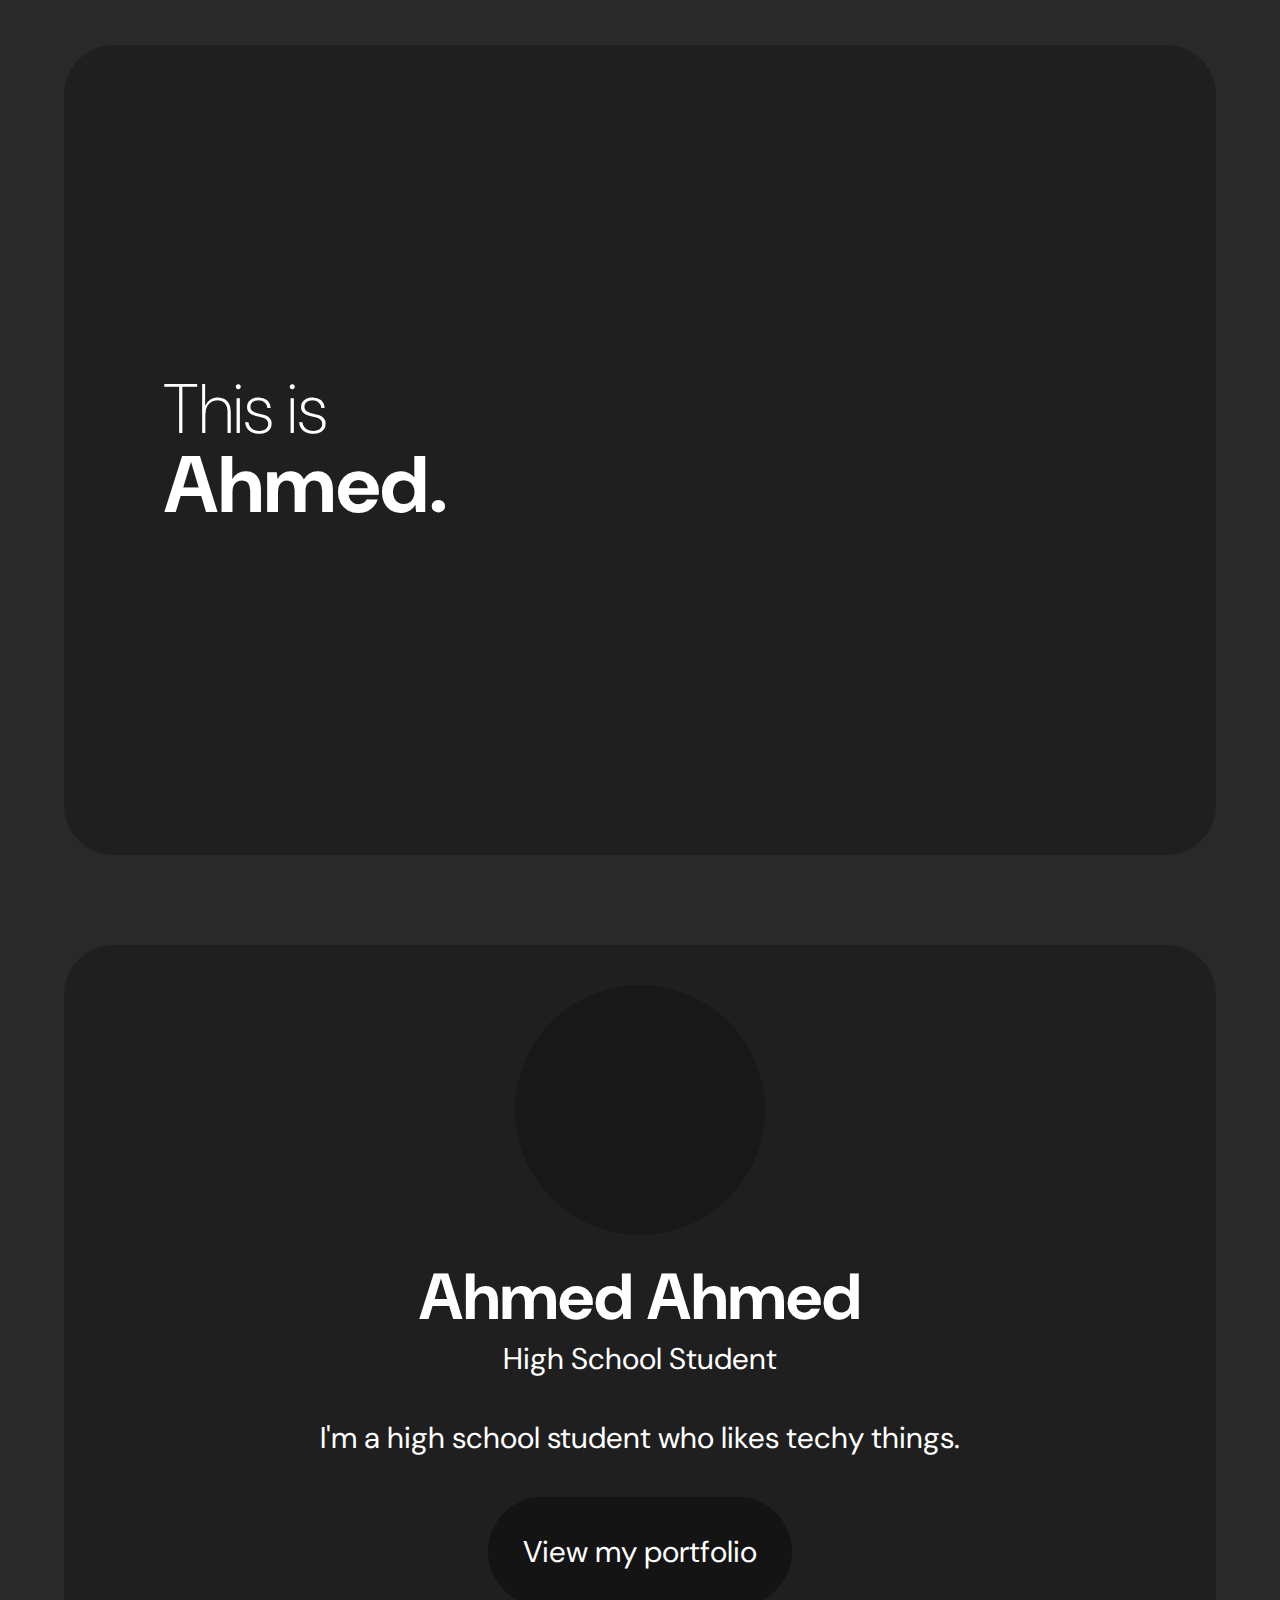
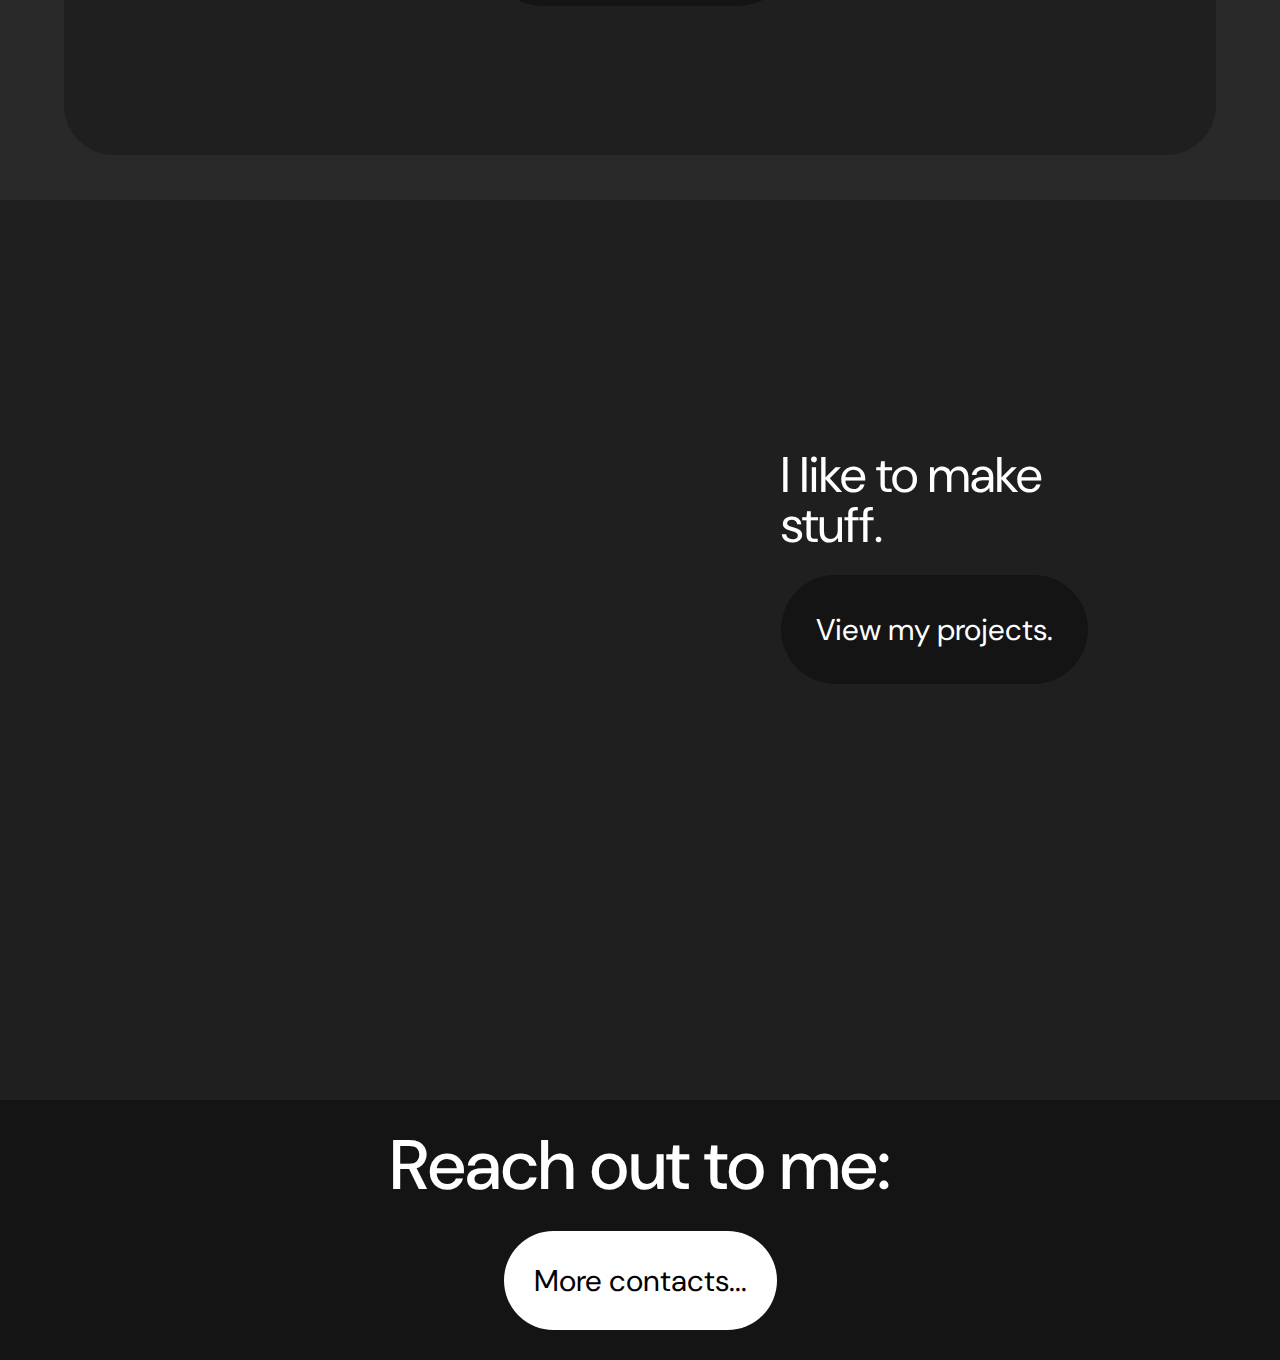
==== index.html @ 4d9e6b16 "Add files via upload" ====
<!DOCTYPE html>
<html lang="en">
    <head>
        <meta charset="UTF-8">
        <title>TIA | This is Ahmed.</title>
        <link rel="stylesheet" href="mainStyle.css">
        <link rel="stylesheet" href="styles/homePageStyle.css">
        <link rel="preconnect" href="https://fonts.googleapis.com">
        <link rel="preconnect" href="https://fonts.gstatic.com" crossorigin>
        <link href="https://fonts.googleapis.com/css2?family=DM+Sans:ital,opsz,wght@0,9..40,100;0,9..40,200;0,9..40,300;0,9..40,400;0,9..40,500;0,9..40,600;0,9..40,700;0,9..40,800;0,9..40,900;0,9..40,1000;1,9..40,100;1,9..40,200;1,9..40,300;1,9..40,400;1,9..40,500;1,9..40,600;1,9..40,700;1,9..40,800;1,9..40,900;1,9..40,1000&display=swap" rel="stylesheet">
    </head>
<body>
    <div id="loadingScreen"></div>
    <div>
        <section class="heroScreen">
            <div class="heroTitle">
                <div>
                    <p>This is <br><span>Ahmed.</span></p>
                </div>
            </div>
        </section>
        <section class="aboutSection">
            <div class="aboutSectionContent">
                <div>
                    <div  class="bottomSpacer">
                        <img src="assets/Screen Shot 2023-08-07 at 1.46.00 PM.png" width="250px" height="250px">
                        <h2>Ahmed Ahmed</h2>
                        <p>High School Student</p>
                    </div>
                    <div class="bottomSpacer">
                        <p>I'm a high school student who likes techy things.</p>
                    </div>
                    <a href="portfolio.html"><button class="viewButton">View my portfolio</button></a>
                </div>
            </div>
        </section>
        <section class="projects">
            <div class="projectsSection">
                <div>
                    <div>
                        <p>I like to make</p>
                        <p> stuff.</p>
                    </div>
                    <a href="projects.html"><button class="viewButton">View my projects.</button></a>
                </div>
            </div>
        </section>
        <section class="contact">
            <div class="contactSection">
                <p>Reach out to me:</p>
                <div>

                </div>
                <a><button class="contactButton">More contacts...</button></a>
            </div>
        </section>
    </div>

    <!-- <iframe width="560" height="315" src="https://www.youtube.com/embed/ARxUAjZCFuE" title="YouTube video player" frameborder="0" allow="accelerometer; autoplay; clipboard-write; encrypted-media; gyroscope; picture-in-picture; web-share" allowfullscreen></iframe> -->
    <script src="apps/preloaderScript.js"></script>
</body>
</html>
---- mainStyle.css ----
* {
    font-family: 'DM Sans', sans-serif;
}

body {
    margin: 0;
    background-color: #292929;
}

body {
    -ms-overflow-style: none;
    scrollbar-width: none;
}

body::-webkit-scrollbar {
    display: none;
}

h1, h2, p {
    font-family: 'DM Sans', sans-serif;
    color: white;
}

#loadingScreen {
    background: #292929;
    background-size: 5%;
    height: 100vh;
    width: 100%;
    position:fixed;
    z-index: 100;
}
---- styles/homePageStyle.css ----
h1 {
    margin: 0px;
}

h2 {
    margin: 0px;
}

/* Hero Section */
.heroScreen h1{
    margin: 0;
    font-size: 70px;
}

.heroScreen {
    height: 100vh;
    width: 100%;
    display: flex;
    align-items: center;
    justify-content: center;
}

.heroScreen .heroTitle {
    display: flex;
    justify-content: start;
    align-items: center;
    width: 90vw;
    height: 90vh;
    background-color: #1f1f1f;
    border: hidden;
    border-radius: 50px;
}

.heroTitle div {
    margin-left: 100px;
}

.heroScreen p {
    font-weight: 200;
    margin: 0;
    font-size: 70px;
    line-height: 1;
}

.heroScreen span {
    font-weight: 700;
    font-size: 80px;
}

/* Main Content */
.homepageContent {
    margin-left: 15%;
    margin-right: 15%;
    display: flex;
    flex-direction: column;
}

/* About me Section */
.aboutSection {
    height: 100vh;
    width: 100%;
    display: flex;
    align-items: center;
    justify-content: center;
}

.aboutSectionContent {
    display: flex;
    flex-direction: row;
    justify-content: center;
    align-items: start;
    width: 90vw;
    height: 90vh;
    background-color: #1f1f1f;
    border: hidden;
    border-radius: 50px;
}

.aboutSectionContent div {
    display: flex;
    flex-direction: column;
    align-items: center;
}

.aboutSectionContent img {
    border-radius: 300px;
    margin-top: 40px;
    margin-bottom:20px;
}

.aboutSectionContent h2 {
    font-size: 65px;
    margin: 0;
}

.aboutSectionContent p {
    font-size: 30px;
    margin: 0;
}

/* Projects Section */
.projects {
    justify-content: end;
    height: 100vh;
    width: 100%;
    background-color: #1f1f1f;
    display: flex;
    align-items: center;
    justify-content: center;
}

.projectsSection {
    display: flex;
    flex-direction: row;
    justify-content: end;
    align-items: start;
    width: 70vw;
    height: 50vh;
}

.projectsSection p {
    font-size: 50px;
    line-height: 0;
}

/* Contact Section */
.contact {
    display: flex;
    justify-content: center;
    background-color: #141414;
}

.contactSection {
    display: flex;
    flex-direction: column;
    align-items: center;
}

.contact p {
    font-size: 70px;
    margin-top: 20px;
    margin-bottom: 20px;
    font-weight: 500;
}

.contact div div{
    display: flex;
    justify-content: center;
}

/* View Button */
.viewButton {
    border: 0;
    font-size: 30px;
    padding: 35px;
    border-radius: 100px;
    color: white;
    background-color: #141414;
    margin: 0;
}

@keyframes expand {
    from {}
}

.viewButton:hover {
    cursor: pointer;
}

.subHeaders {
    font-size: 45px;
}

.bottomSpacer {
    margin-bottom: 40px;
}

.contactButton {
    font-size: 30px;
    padding: 30px;
    border-radius: 50px;
    cursor: pointer;
    background-color: white;
    border: hidden;
    margin-bottom: 30px;
}
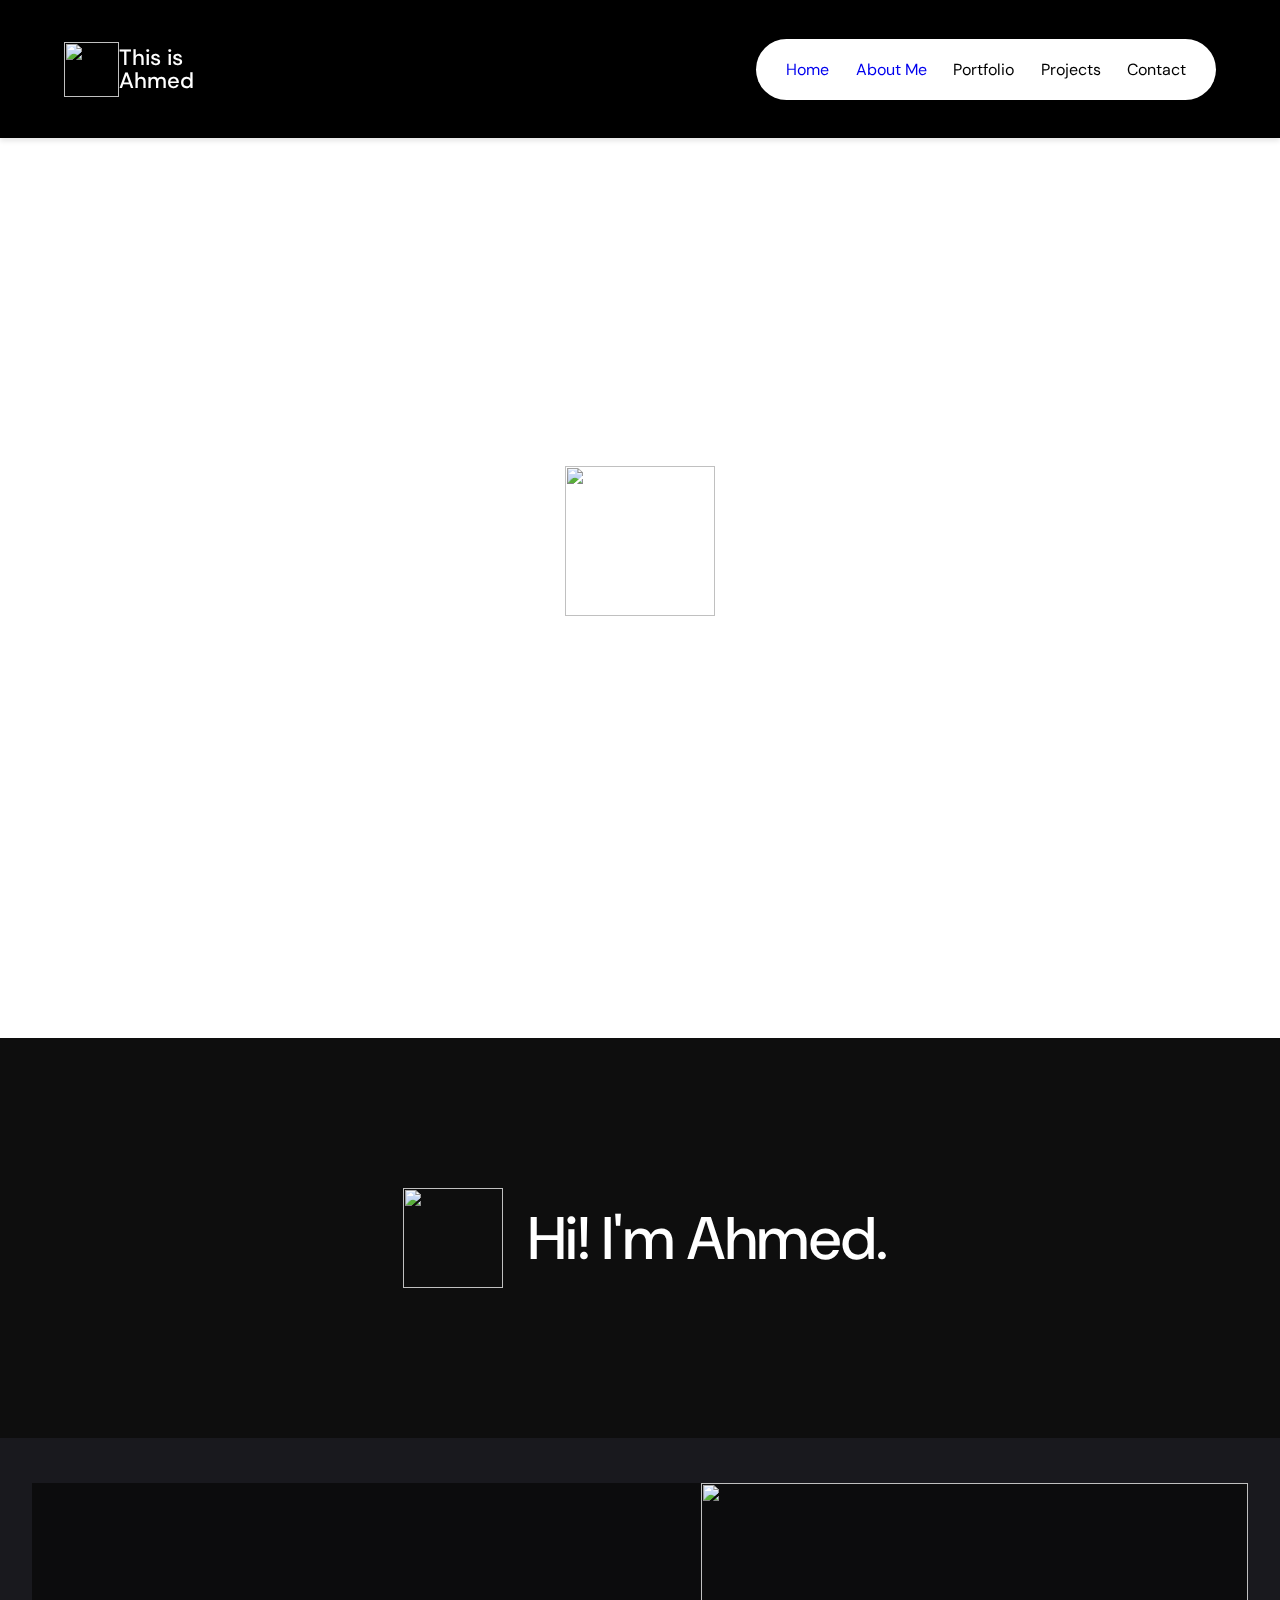
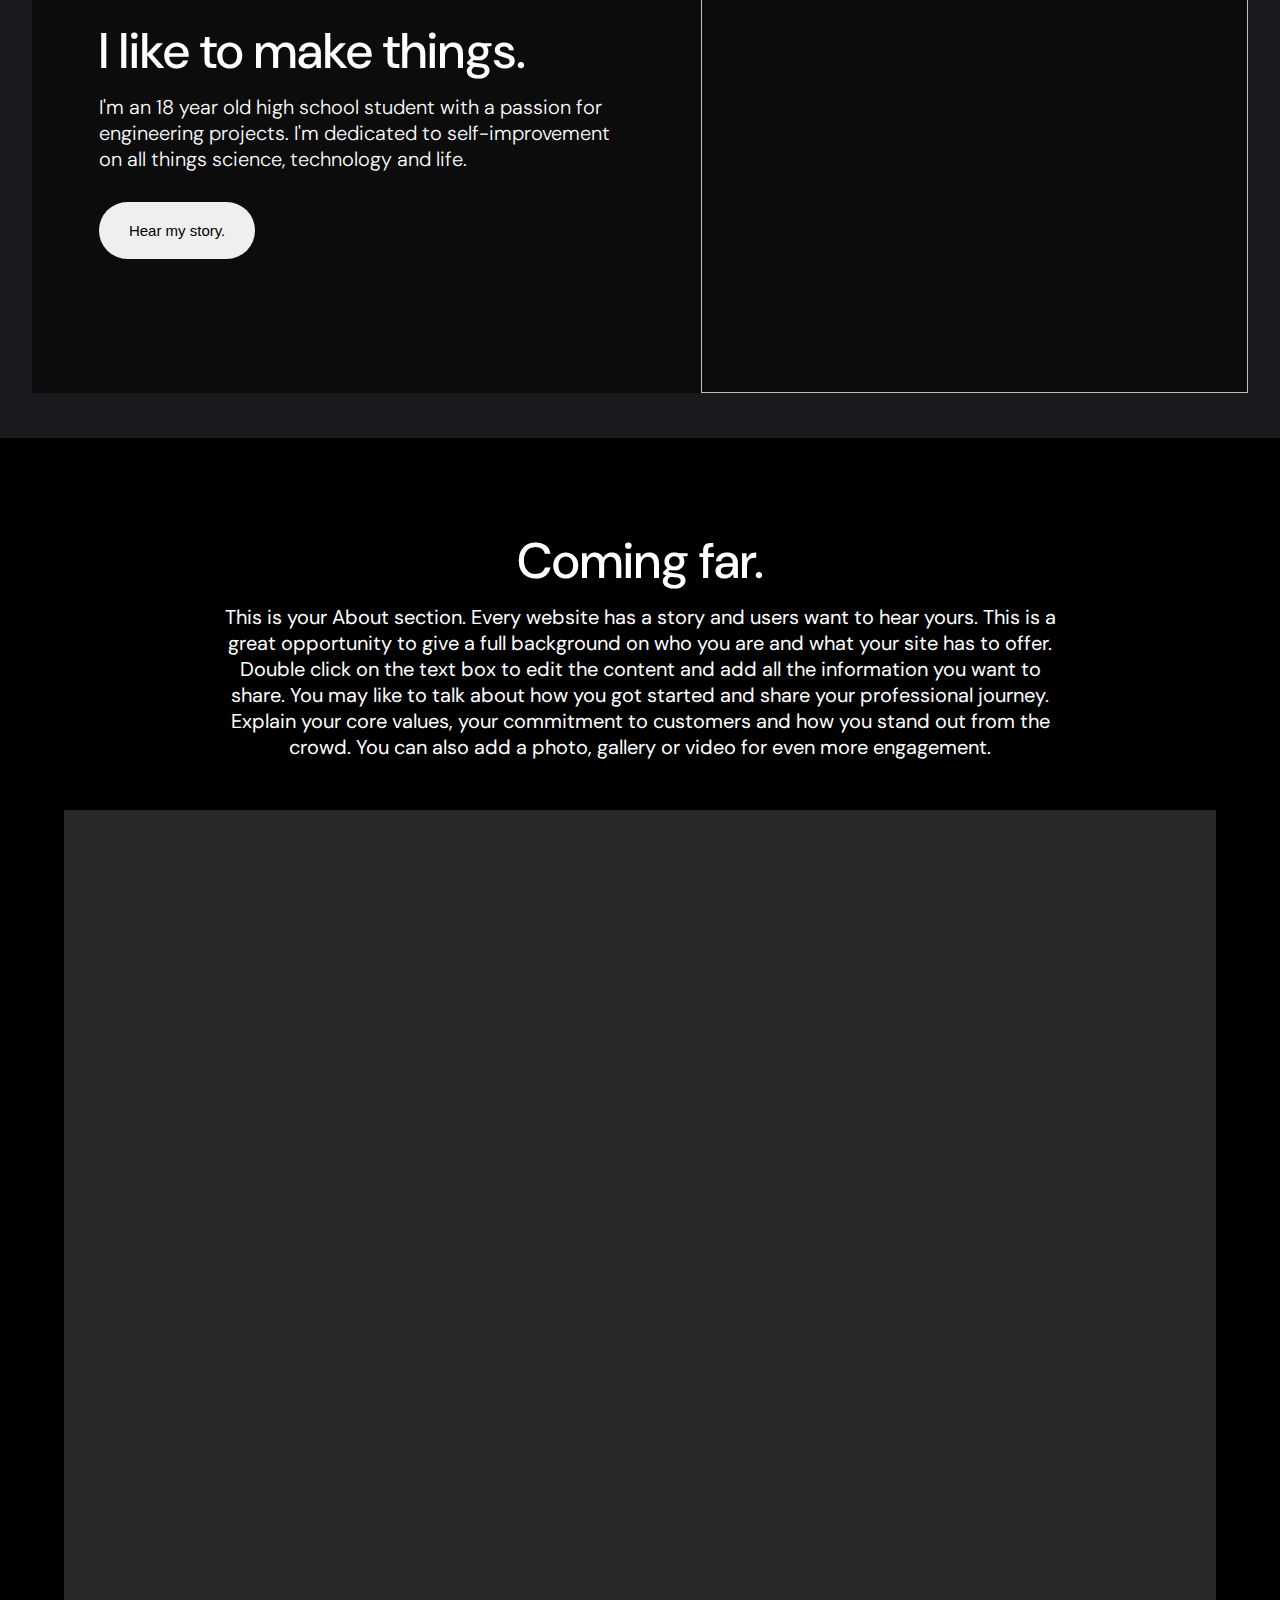
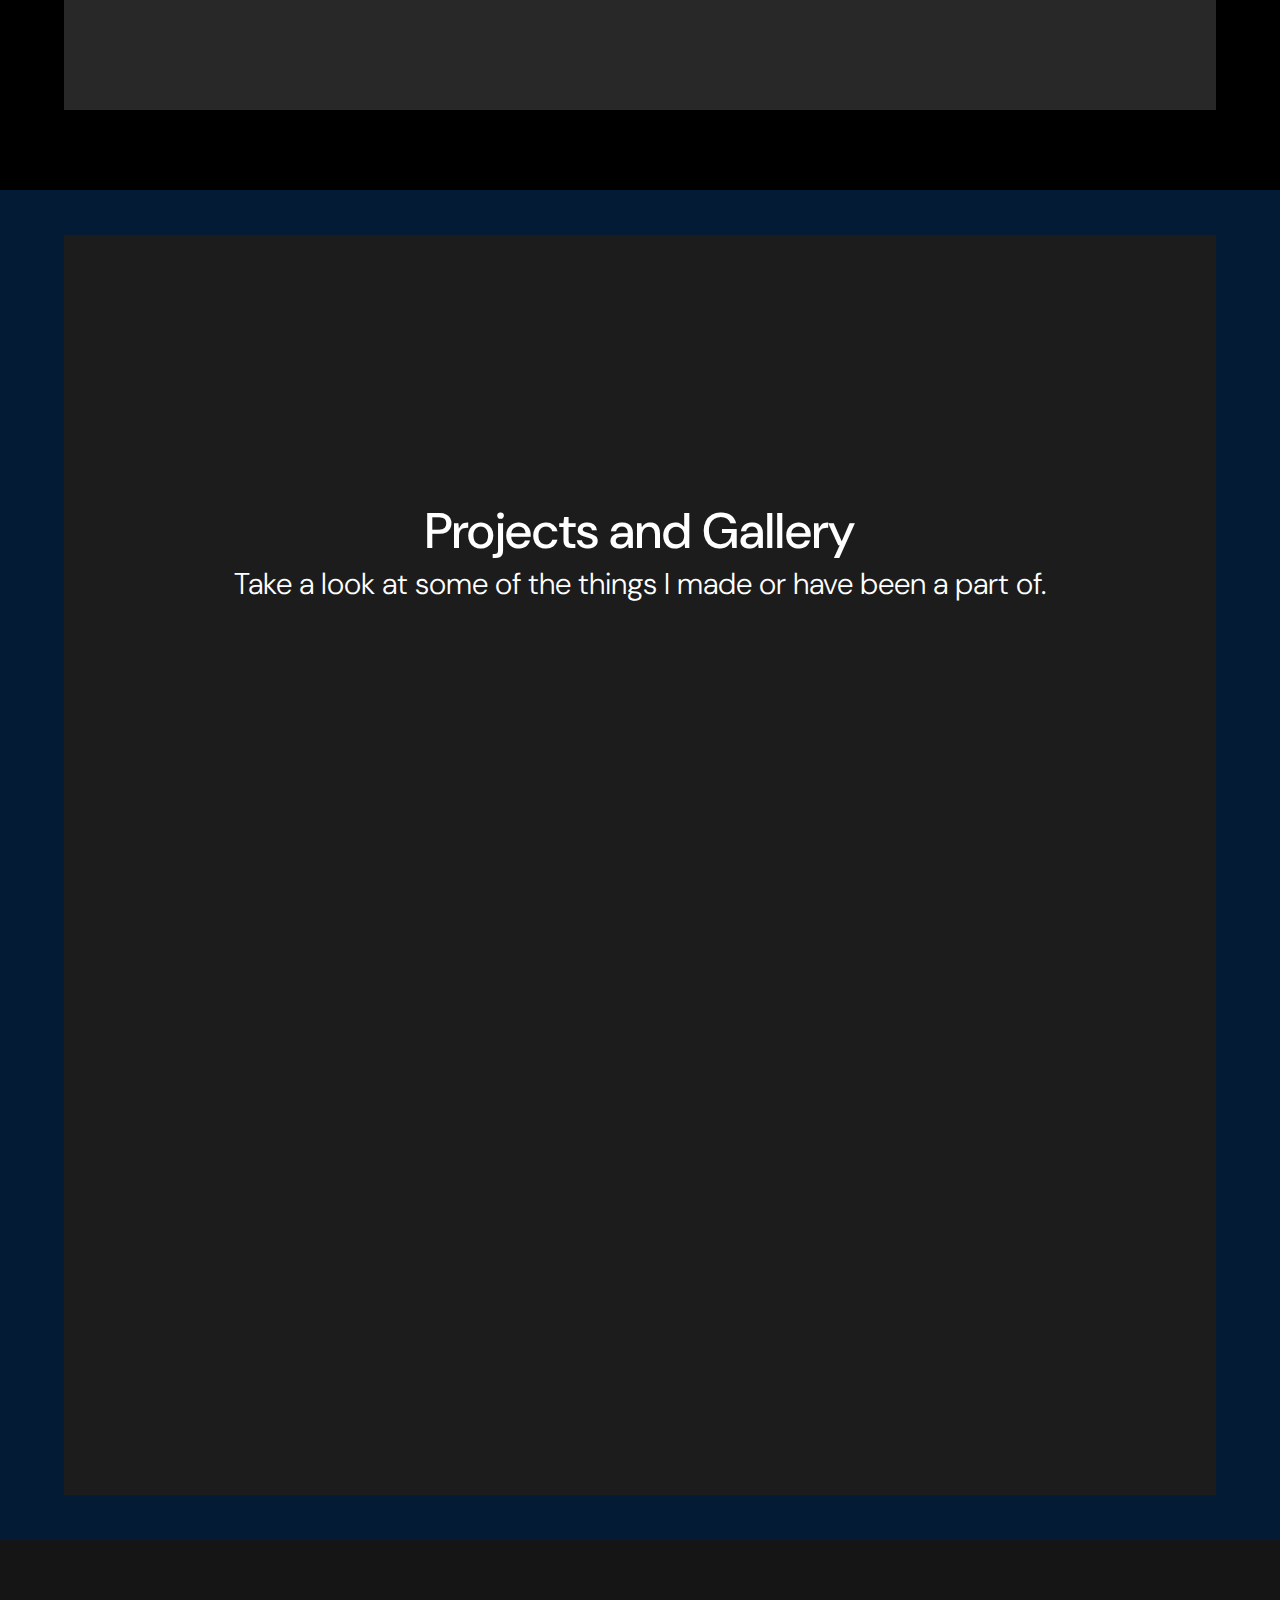
==== commit fe3ca939: "Add files via upload" ====
--- a/index.html
+++ b/index.html
@@ -1,62 +1,124 @@
 <!DOCTYPE html>
 <html lang="en">
-    <head>
-        <meta charset="UTF-8">
-        <title>TIA | This is Ahmed.</title>
-        <link rel="stylesheet" href="mainStyle.css">
-        <link rel="stylesheet" href="styles/homePageStyle.css">
-        <link rel="preconnect" href="https://fonts.googleapis.com">
-        <link rel="preconnect" href="https://fonts.gstatic.com" crossorigin>
-        <link href="https://fonts.googleapis.com/css2?family=DM+Sans:ital,opsz,wght@0,9..40,100;0,9..40,200;0,9..40,300;0,9..40,400;0,9..40,500;0,9..40,600;0,9..40,700;0,9..40,800;0,9..40,900;0,9..40,1000;1,9..40,100;1,9..40,200;1,9..40,300;1,9..40,400;1,9..40,500;1,9..40,600;1,9..40,700;1,9..40,800;1,9..40,900;1,9..40,1000&display=swap" rel="stylesheet">
-    </head>
+<head>
+    <meta charset="UTF-8">
+    <meta name="viewport" content="width=device-width, initial-scale=1.0">
+    <!-- CSS styles -->
+    <link rel="stylesheet" href="assets/css/mainStyles.css">
+    <link rel="stylesheet" href="assets/css/homepage.css">
+
+    <!-- Fonts -->
+    <link rel="preconnect" href="https://fonts.googleapis.com">
+    <link rel="preconnect" href="https://fonts.gstatic.com" crossorigin>
+    <link href="https://fonts.googleapis.com/css2?family=DM+Sans:ital,opsz,wght@0,9..40,100;0,9..40,200;0,9..40,300;0,9..40,400;0,9..40,500;0,9..40,600;0,9..40,700;0,9..40,800;0,9..40,900;0,9..40,1000;1,9..40,100;1,9..40,200;1,9..40,300;1,9..40,400;1,9..40,500;1,9..40,600;1,9..40,700;1,9..40,800;1,9..40,900;1,9..40,1000&display=swap" rel="stylesheet">
+
+    <title>This is Ahmed.</title>
+</head>
+
 <body>
-    <div id="loadingScreen"></div>
-    <div>
-        <section class="heroScreen">
-            <div class="heroTitle">
+    <header>
+        <nav class="navMenu stick">
+            <div id="logo">
+                <img src="/Users/ahmed/Desktop/Personal Portfolio Website/assets/icons/gear.svg">
                 <div>
-                    <p>This is <br><span>Ahmed.</span></p>
+                    <h3>This is</h3>
+                    <h3>Ahmed</h3>
                 </div>
             </div>
-        </section>
-        <section class="aboutSection">
-            <div class="aboutSectionContent">
+            <button class="burger-menu">
+                <i class="fa-solid fa-bars" style="color: #2265d8;"></i>
+            </button>
+            <ul class="navigation">
+                <li><a href="index.html">Home</a></li>
+                <li><a href="aboutMe.html">About Me</a></li>
+                <li><a>Portfolio</a></li>
+                <li><a>Projects</a></li>
+                <li><a>Contact</a></li>
+            </ul>
+        </nav>
+    </header>    
+
+    <!-- Hero -->
+    <section class="hero">
+        <div class="hero-content">
+            <img src="/Users/ahmed/Desktop/Personal Portfolio Website/assets/icons/gear.svg">
+            <h1>
+                This is Ahmed.
+            </h1>
+        </div>
+    </section>
+
+    <!-- Hello -->
+    <section class="helloSection">
+        <img src="/Users/ahmed/Desktop/Personal Portfolio Website/assets/icons/waving.svg">
+        <h2>
+            Hi! I'm Ahmed.
+        </h2>
+    </section>
+
+    <!-- About me -->
+    <section class="aboutSection">
+        <div id="aboutSection">
+            <div id="aboutMeText">
                 <div>
-                    <div  class="bottomSpacer">
-                        <img src="assets/Screen Shot 2023-08-07 at 1.46.00 PM.png" width="250px" height="250px">
-                        <h2>Ahmed Ahmed</h2>
-                        <p>High School Student</p>
-                    </div>
-                    <div class="bottomSpacer">
-                        <p>I'm a high school student who likes techy things.</p>
-                    </div>
-                    <a href="portfolio.html"><button class="viewButton">View my portfolio</button></a>
+                    <h2>
+                        I like to make things.
+                    </h2>
+                    <p>
+                        I'm an 18 year old high school student with a passion for engineering projects. I'm dedicated to self-improvement on all things science, technology and life.
+                    </p>
+                    <button class="pageButton">Hear my story.</button>
                 </div>
             </div>
-        </section>
-        <section class="projects">
-            <div class="projectsSection">
-                <div>
-                    <div>
-                        <p>I like to make</p>
-                        <p> stuff.</p>
-                    </div>
-                    <a href="projects.html"><button class="viewButton">View my projects.</button></a>
-                </div>
+            <div id="aboutMeImage">
+                <img src="/Users/ahmed/Desktop/Personal Portfolio Website/assets/images/glowing-spaceship-orbits-planet-starry-galaxy-generated-by-ai_188544-9655.avif" height="250" width="250" style="object-fit: cover;">
             </div>
-        </section>
-        <section class="contact">
-            <div class="contactSection">
-                <p>Reach out to me:</p>
-                <div>
+        </div>
+    </section>
 
-                </div>
-                <a><button class="contactButton">More contacts...</button></a>
-            </div>
-        </section>
-    </div>
+    <!-- Portfolio -->
+    <section class="portfolioSection">
+        <div id="portfolioText">
+            <h2>
+                Coming far.
+            </h2>
+            <p>
+                This is your About section. Every website has a story and users want to hear yours. This is a great opportunity to give a full background on who you are and what your site has to offer. Double click on the text box to edit the content and add all the information you want to share. You may like to talk about how you got started and share your professional journey. Explain your core values, your commitment to customers and how you stand out from the crowd. You can also add a photo, gallery or video for even more engagement.
+            </p>
+        </div>
+        <div id="miniResume">
 
-    <!-- <iframe width="560" height="315" src="https://www.youtube.com/embed/ARxUAjZCFuE" title="YouTube video player" frameborder="0" allow="accelerometer; autoplay; clipboard-write; encrypted-media; gyroscope; picture-in-picture; web-share" allowfullscreen></iframe> -->
-    <script src="apps/preloaderScript.js"></script>
+        </div>
+    </section>
+
+    <!-- Projects Gallery -->
+    <section class="gallerySection">
+        <div id="galleryTextFrame">
+            <h2>
+                Projects and Gallery
+            </h2>
+            <p>
+                Take a look at some of the things I made or have been a part of.
+            </p>
+        </div>
+        <div id="galleryFrame">
+
+        </div>
+    </section>
+
+    <!-- Contact Footer -->
+    <section class="contactFooter">
+        <div>
+            <h2>
+            </h2>
+        </div>
+    </section>
+
+    <!-- Footer -->
+    <footer>
+
+    </footer>
+    <script src="https://kit.fontawesome.com/66b251a50d.js" crossorigin="anonymous"></script>
+
 </body>
 </html>--- a/assets/css/mainStyles.css
+++ b/assets/css/mainStyles.css
@@ -0,0 +1,82 @@
+@media screen and (max-width: 420px) {
+    
+}
+
+html {
+    scroll-behavior: smooth;
+}
+
+body {
+    margin: 0;
+    padding: 0;
+    font-family: 'DM Sans', sans-serif;
+
+}
+/* Navigation Menu */
+.stick {
+    position: sticky;
+    position: -webkit-sticky;
+    top: 0;
+}
+
+.navMenu {
+   background-color: black;
+   top: 0;
+   bottom: 0;
+   z-index: 1;
+   display: flex;
+   justify-content: space-between;
+   align-items: center;
+   padding: 2.5vh 5vw;
+   box-shadow: 0 3px 5px rgba(0, 0, 0, 0.1);
+}
+
+.navMenu #logo {
+    display: flex;
+    align-items: center;
+}
+
+.navMenu #logo img {
+    height: 55px;
+    width: 55px;
+}
+
+.navMenu div h3 {
+    color: white;
+    font-size: 22px;
+    line-height: 1px;
+    font-weight: 500;
+}
+
+.navigation {
+    width: 400px;
+    border-radius: 50px;
+    padding: 20px 30px;
+    display: flex;
+    justify-content: space-between;
+    background-color: white;
+}
+
+.burger-menu {
+    font-size: 2rem;
+    border: 0;
+    background-color: transparent;
+    cursor: pointer;
+    display: none;
+  }
+
+ul {
+    list-style-type: none;
+}
+
+a {
+    text-decoration: none;
+}
+
+a:visited {
+    color: inherit;
+}
+
+a:hover {
+    color: #2265d8;
+}
--- a/assets/css/homepage.css
+++ b/assets/css/homepage.css
@@ -0,0 +1,245 @@
+@media screen and (max-width: 420px) {
+    
+}
+
+/* Hero Section */
+.hero {
+    position: relative;
+    display: flex;
+    align-items: center;
+    justify-content: center;
+    padding: 0;
+    margin: 0;
+    width: 100%;
+    height: 100vh;
+}
+
+.hero::before {
+    content: "";
+    position: absolute;
+    top: 0%;
+    left: 0%;
+    width: 100%;
+    height: 100%;
+    background: url("/Users/ahmed/Desktop/Personal Portfolio Website/assets/images/tile_background.png");
+    background-repeat: no-repeat;
+    background-size: cover;
+    background-position: center center;
+    filter: brightness(50%);
+}
+
+.hero-content {
+    position: relative;
+    display: flex;
+    flex-direction: column;
+    align-items: center;
+    line-height: 1px;
+}
+
+.hero-content img {
+    width: 150px;
+    height: 150px;
+}
+
+.hero h1 {
+    font-size: 70px;
+    font-weight: 600;
+    color: white;
+    letter-spacing: 2px;
+}
+/* ------------------------------------------------------------------------------------- */
+
+/* Hello! I'm Ahmed. */
+.helloSection {
+    display: flex;
+    justify-content: center;
+    align-items: center;
+    background-color: rgb(14, 14, 14);
+    height: 400px;
+}
+
+.helloSection h2{
+    font-size: 60px;
+    color: white;
+    font-weight: 500;
+}
+
+
+.helloSection img{
+    height: 100px;
+    width: 100px;
+    margin-right: 25px;
+    margin-left: 10px;
+}
+
+/* ------------------------------------------------------------------------------------- */
+
+/* About me */
+
+.aboutSection {
+    background-color: #19191E;
+    color: white;
+    height: 600px;
+    display: flex;
+    align-items: center;
+    justify-content: center;
+}
+
+.aboutSection #aboutSection {
+    display: flex;
+    flex-direction: row;
+    height:85%;
+    width: 95%;
+    background-color: #0C0C0D;
+
+}
+
+#aboutMeImage {
+    width: 45%;
+    border-radius: inherit;
+}
+
+#aboutMeImage img {
+    height: 100%;
+    width: 100%;
+    object-fit: cover;
+    border-radius: inherit;
+}
+
+#aboutMeText {
+    display: flex;
+    flex-direction: column;
+    justify-content: center;
+    align-items: center;
+    width: 55%;
+}
+
+#aboutMeText div {
+    width: 80%;
+}
+
+#aboutMeText h2 {
+    font-size: 50px;
+    font-weight: 500;
+    margin: 0;
+}
+
+#aboutMeText p {
+    font-size: 20px;
+    font-weight: 300;
+    margin-top: 10px;
+    margin-left: 0;
+    margin-right: 0;
+    margin-bottom: 30px;
+}
+
+.pageButton {
+    padding: 20px 30px;
+    border: 0;
+    border-radius: 50px;
+    font-size: 15px;
+}
+
+/* ------------------------------------------------------------------------------------- */
+
+/* Portfolio */
+
+.portfolioSection {
+    display: flex;
+    align-items: center;
+    justify-content: center;
+    flex-direction: column;
+    background-color: rgb(0, 0, 0);
+}
+
+#portfolioText {
+    margin-top: 80px;
+    margin-bottom: 50px;
+    width: 65%;
+    display: flex;
+    flex-direction: column;
+    align-items: center;
+    text-align: center;
+}
+
+#portfolioText h2 {
+    margin: 10px 0;
+    color: white;
+    font-weight: 500;
+    font-size: 50px;
+}
+
+#portfolioText p {
+    color: white;
+    margin: 0;
+    font-size: 20px;
+}
+
+#miniResume {
+    height: 900px;
+    width: 90%;
+    background-color: rgb(40, 40, 40);
+    margin-bottom: 80px;
+}
+
+/* ------------------------------------------------------------------------------------- */
+
+/* Gallery */
+
+.gallerySection {
+    height: 150vh;
+    background-color: rgb(3 27 53);
+    flex-direction: column;
+    display: flex;
+    align-items: center;
+    justify-content: center;
+}
+
+.gallerySection div {
+    width: 70%;
+    background-color: rgb(3 27 53);
+    display: flex;
+    flex-direction: column;
+    align-items: center;
+    justify-content: center;
+}
+
+.gallerySection h2 {
+    margin: 0;
+    font-weight: 500;
+    font-size: 50px;
+    color: white;
+}
+
+.gallerySection p {
+    margin: 0;
+    text-align: center;
+    font-weight: 300;
+    font-size: 30px;
+    color: white;
+}
+
+#galleryFrame {
+    background-color: rgb(28, 28, 28);
+    height: 70vh;
+    width: 90%;
+}
+
+#galleryTextFrame {
+    background-color: rgb(28, 28, 28);
+    height: 70vh;
+    width: 90%;
+}
+
+/* ------------------------------------------------------------------------------------- */
+
+/* Contact */
+
+.contactFooter {
+    height: 70vh;
+    background-color: rgb(21, 21, 21);
+}
+
+.contactFooter h2 {
+    margin: 0;
+}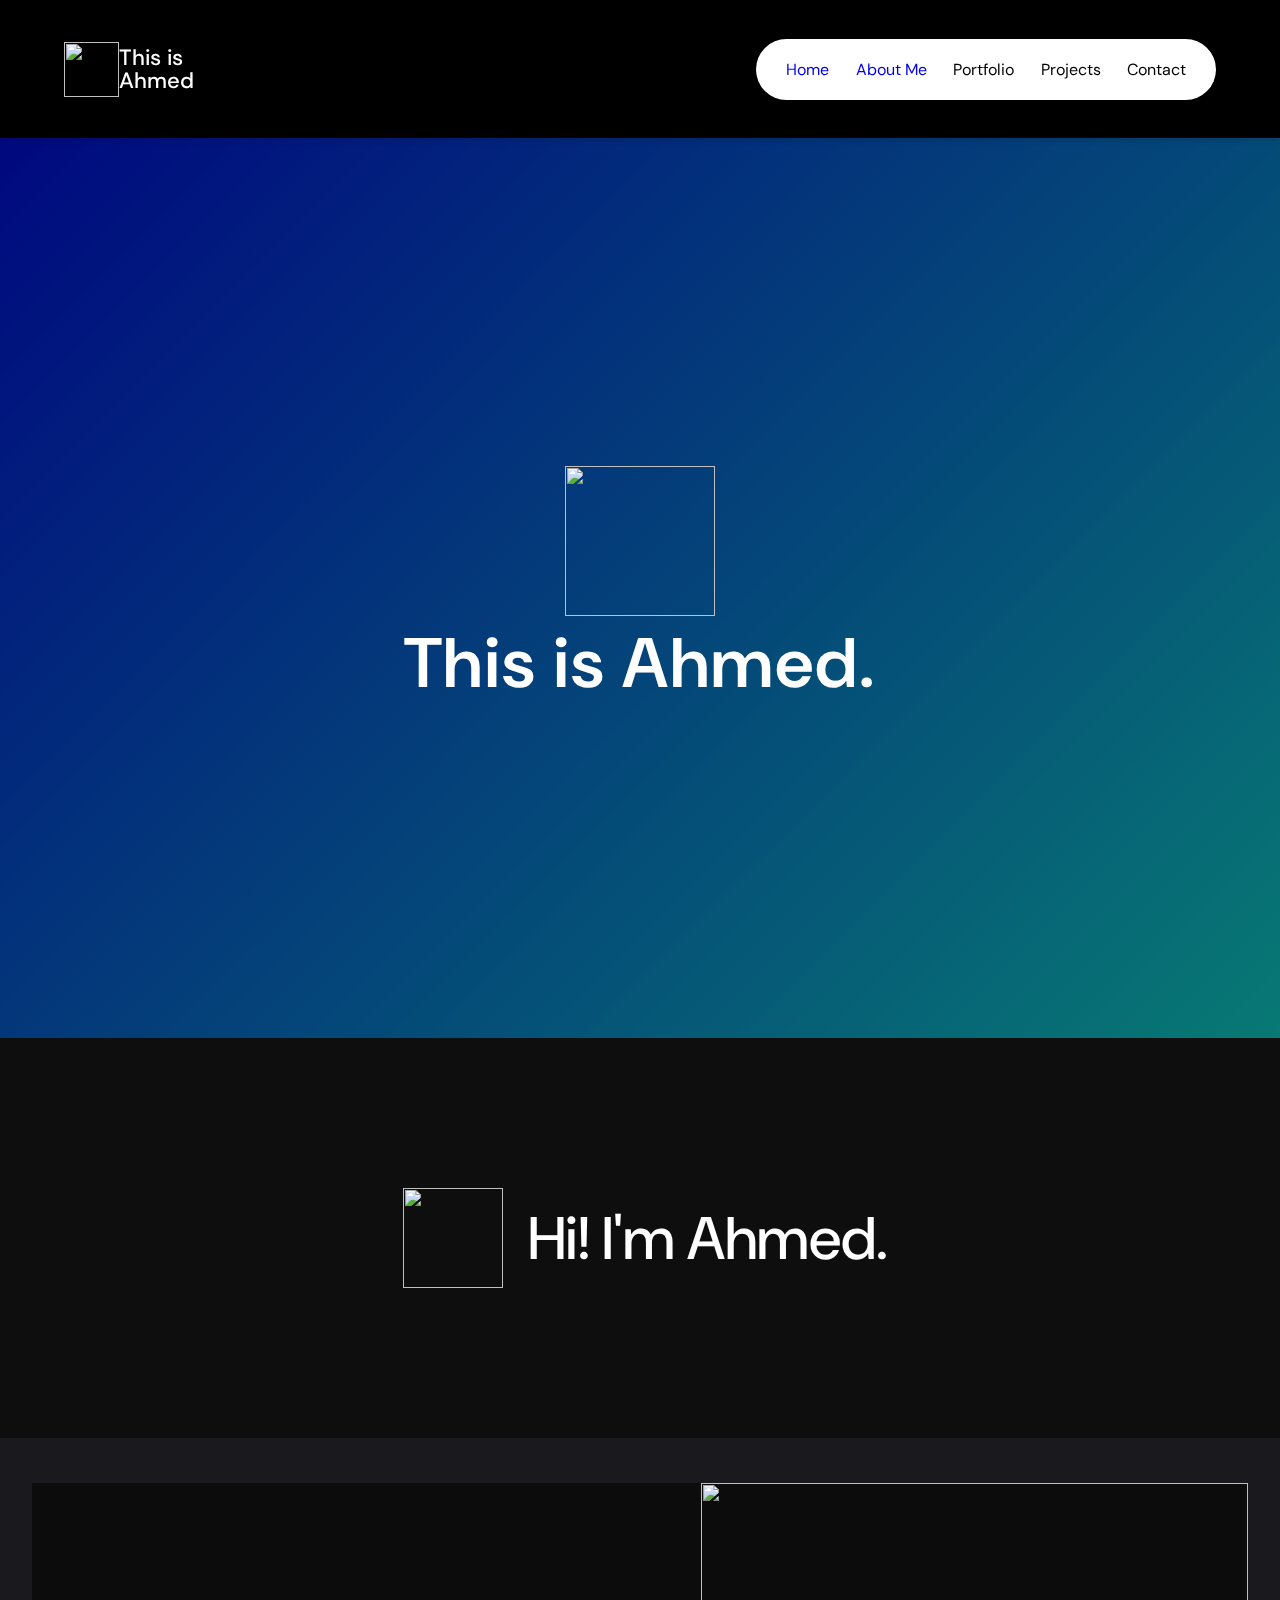
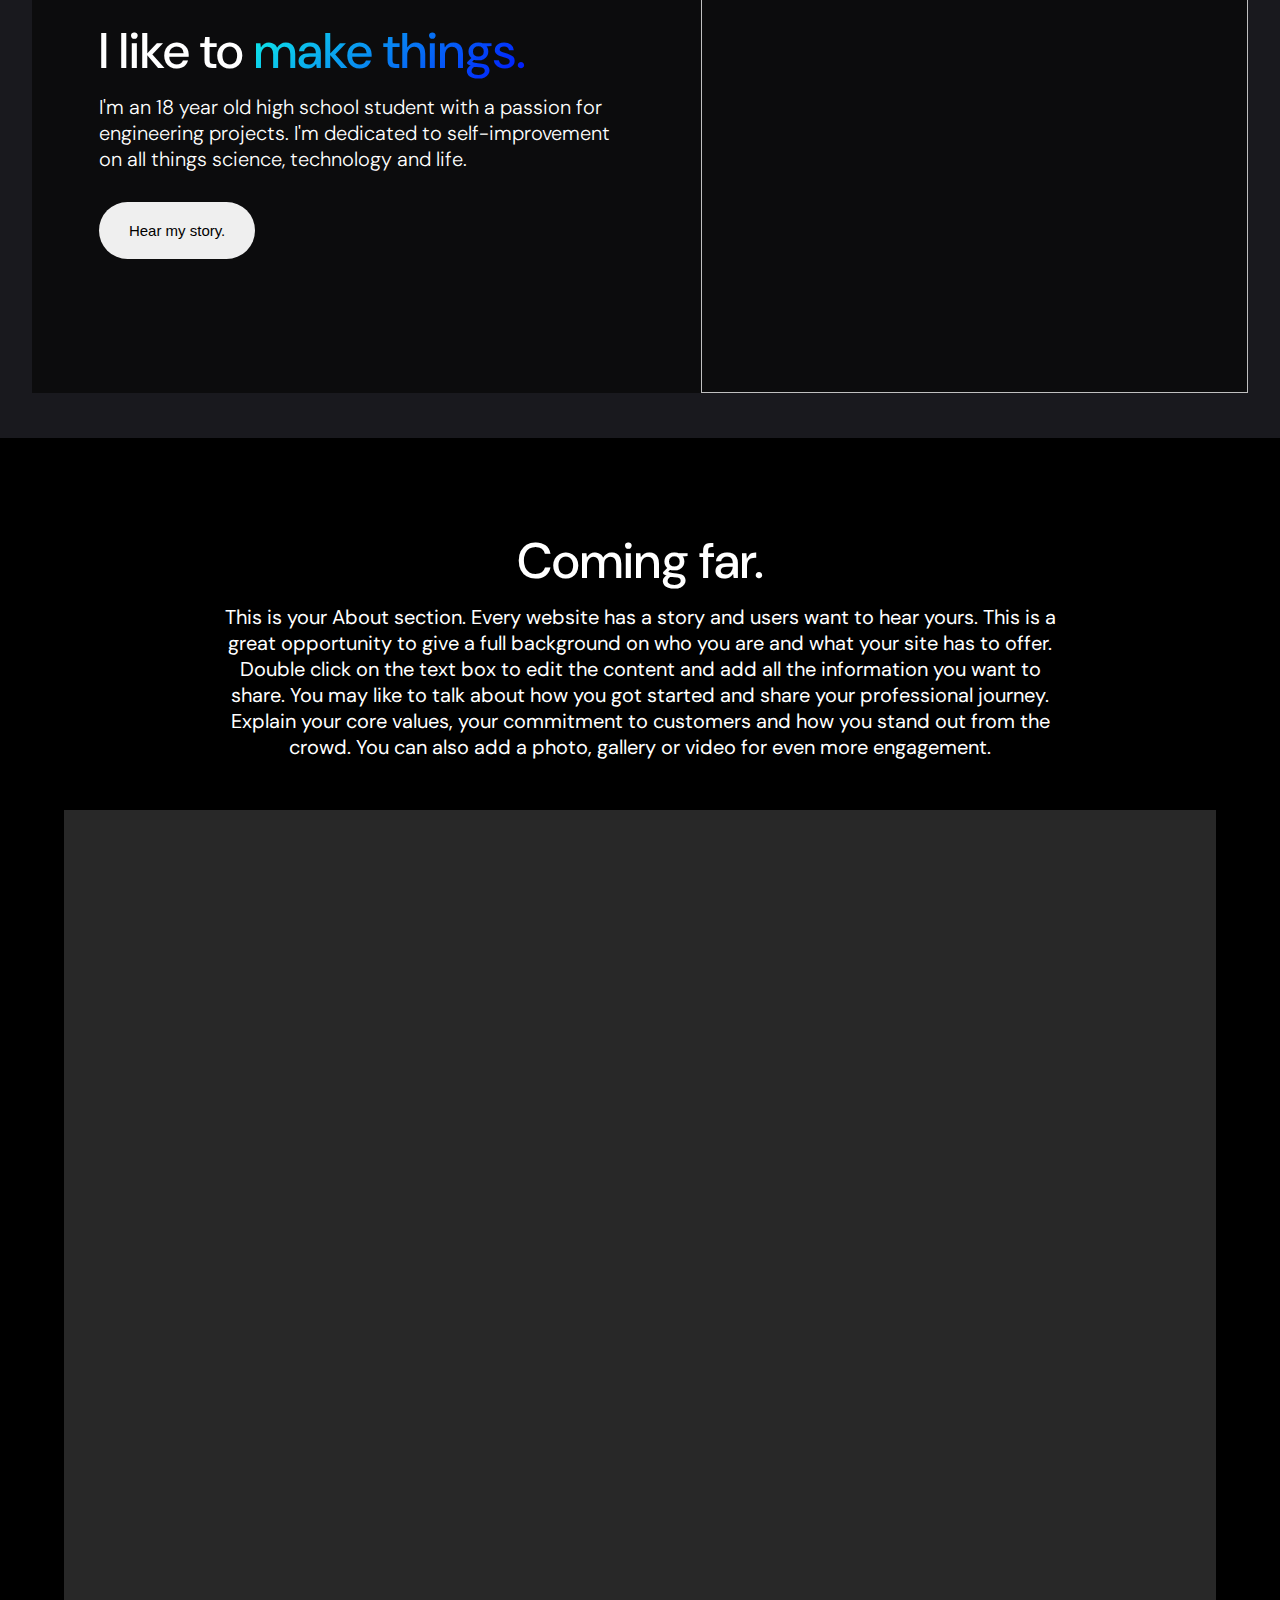
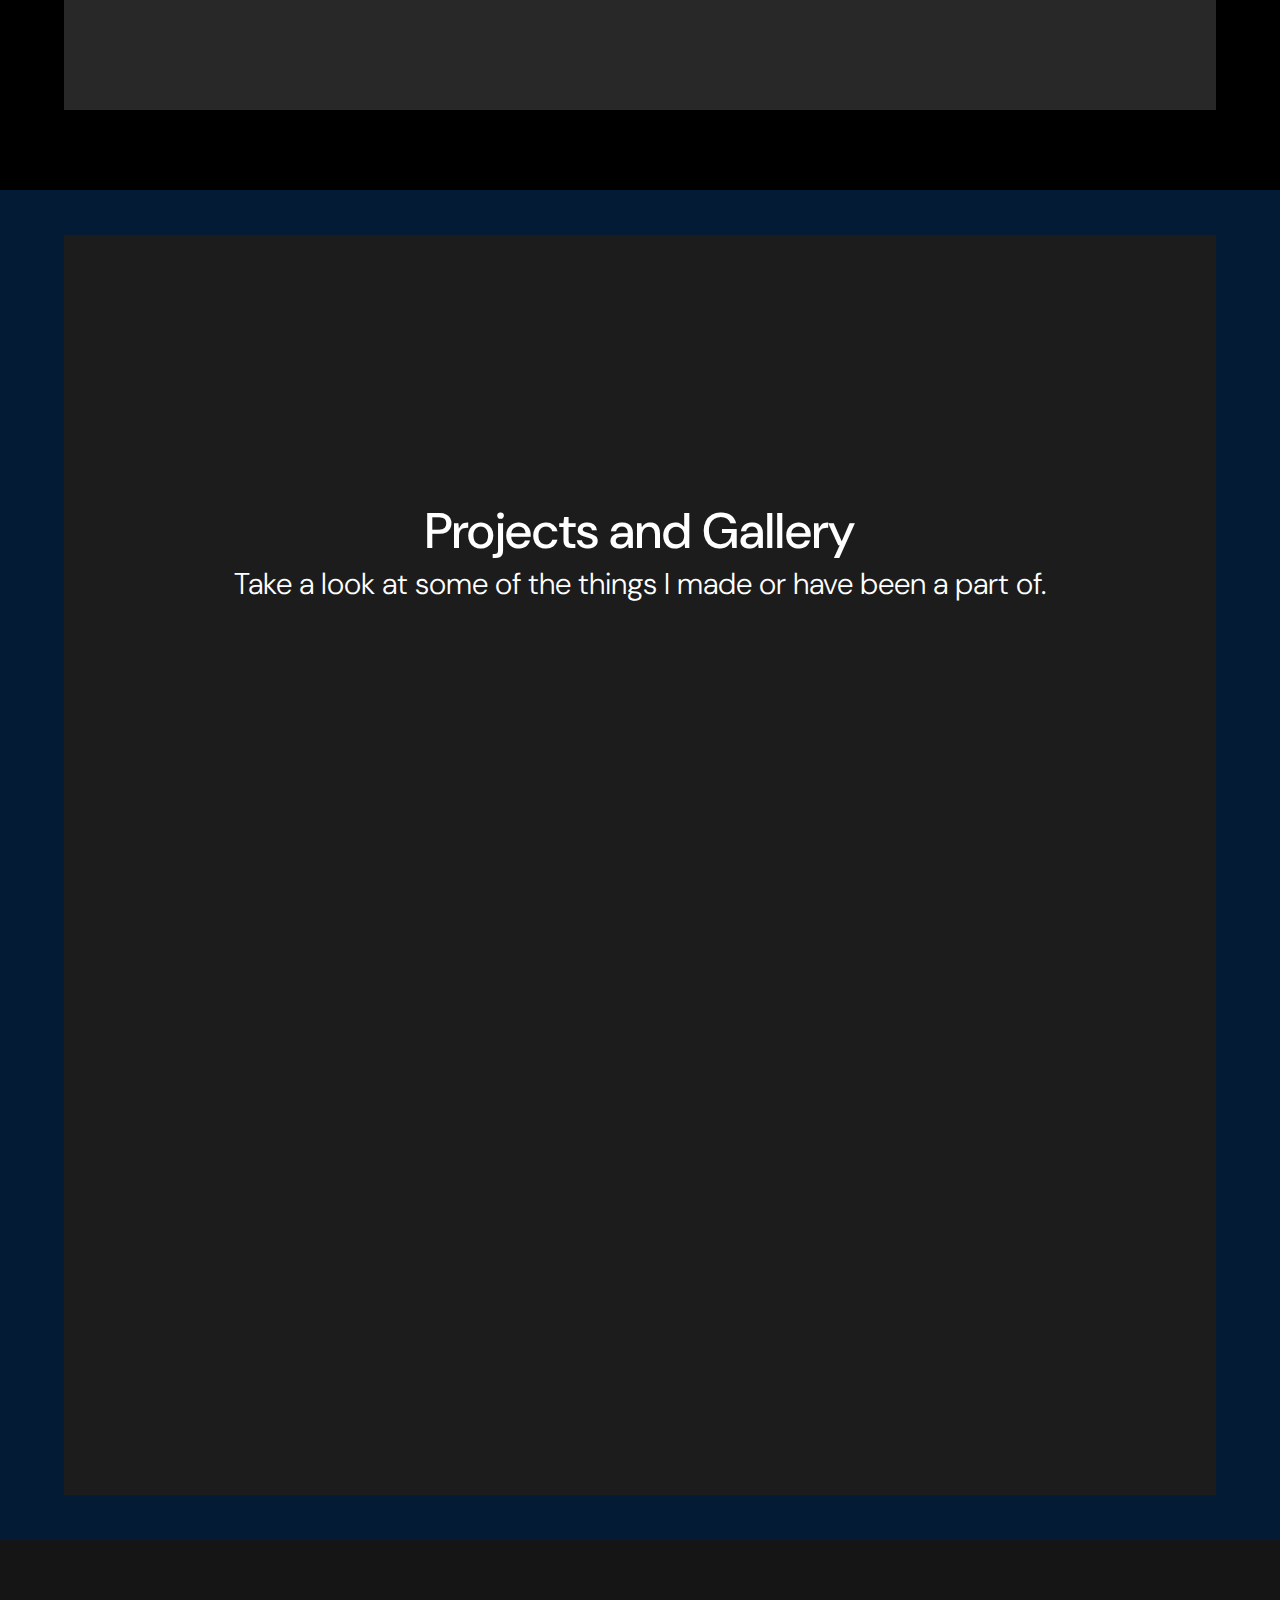
==== commit cc0ab8fa: "V1.3" ====
--- a/index.html
+++ b/index.html
@@ -62,7 +62,7 @@
             <div id="aboutMeText">
                 <div>
                     <h2>
-                        I like to make things.
+                        I like to <span>make things.</span>
                     </h2>
                     <p>
                         I'm an 18 year old high school student with a passion for engineering projects. I'm dedicated to self-improvement on all things science, technology and life.
--- a/assets/css/homepage.css
+++ b/assets/css/homepage.css
@@ -21,7 +21,7 @@
     left: 0%;
     width: 100%;
     height: 100%;
-    background: url("/Users/ahmed/Desktop/Personal Portfolio Website/assets/images/tile_background.png");
+    background:linear-gradient(135deg, #0011fe, #0ff2e7);
     background-repeat: no-repeat;
     background-size: cover;
     background-position: center center;
@@ -104,6 +104,12 @@
     width: 100%;
     object-fit: cover;
     border-radius: inherit;
+}
+
+.aboutSection span {
+    background: linear-gradient(-45deg, #0011fe, #0ff2e7);
+    -webkit-background-clip: text;
+    -webkit-text-fill-color: transparent;
 }
 
 #aboutMeText {
